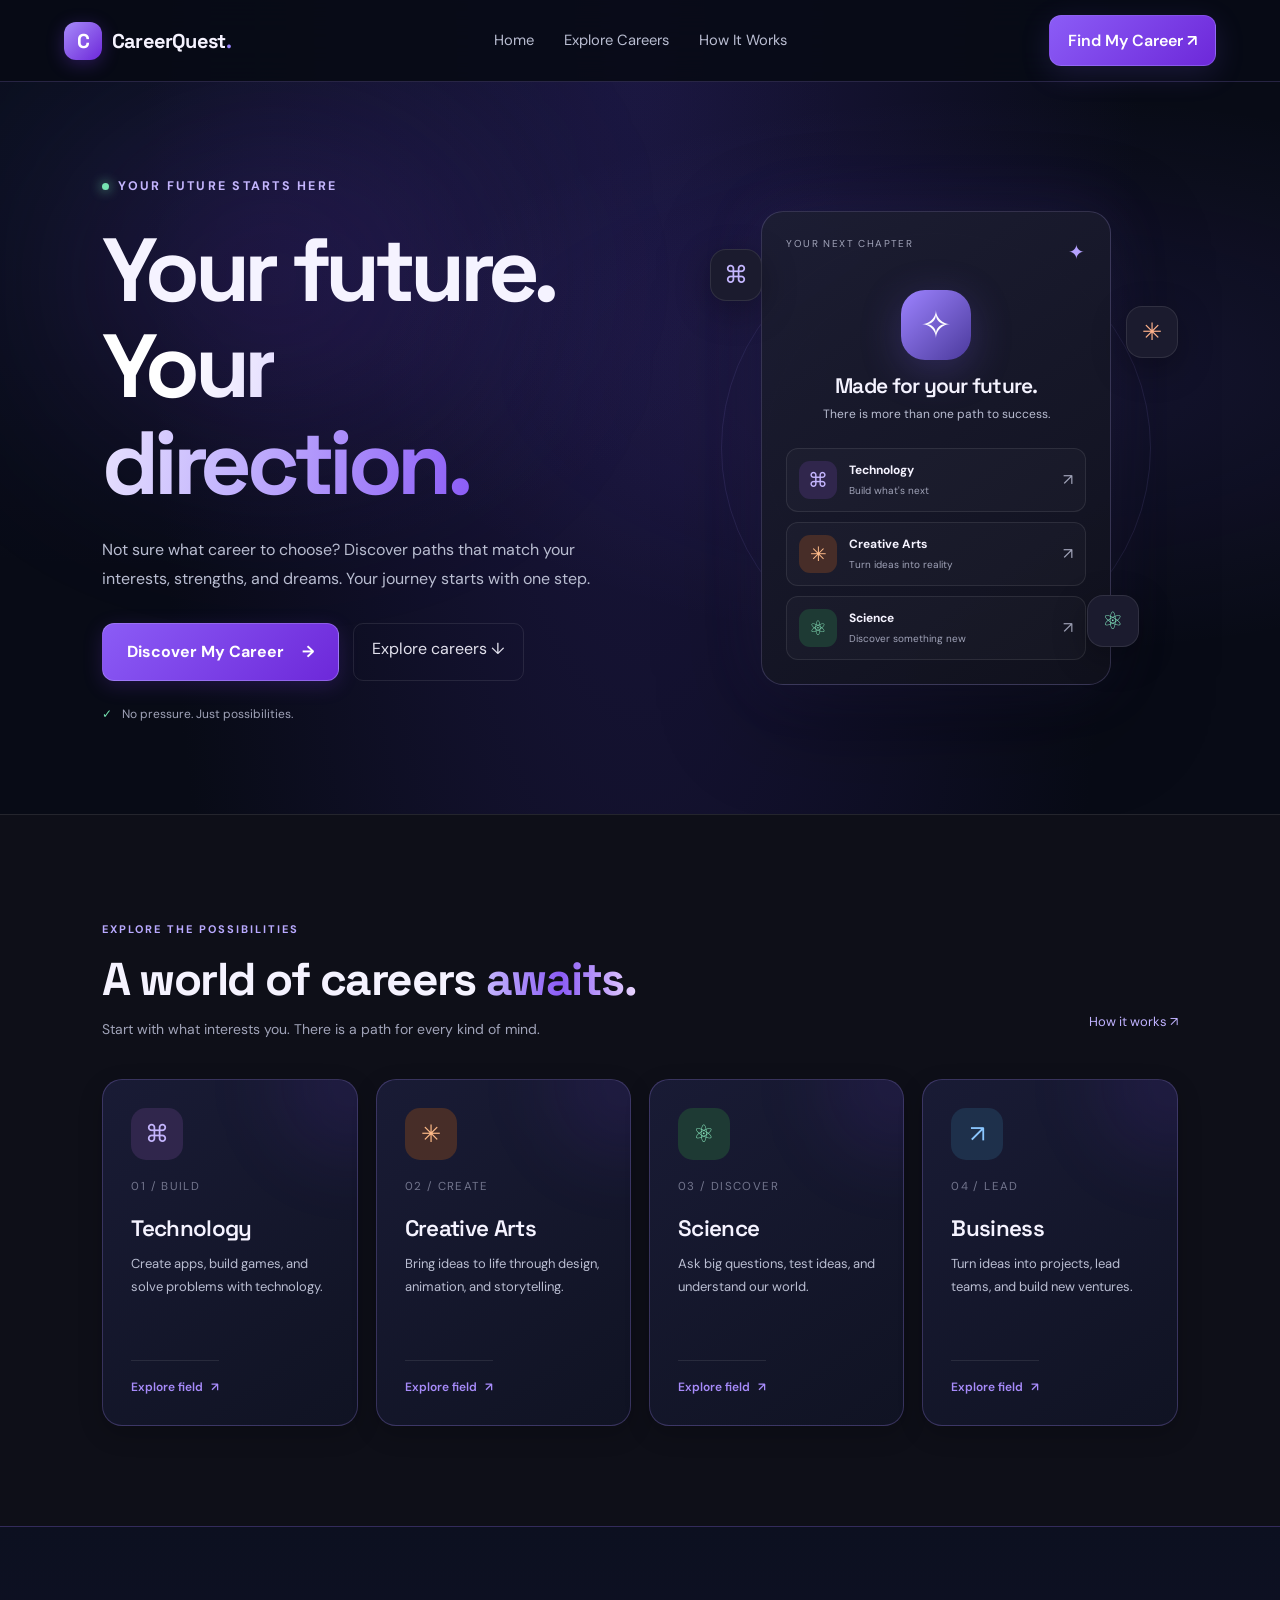
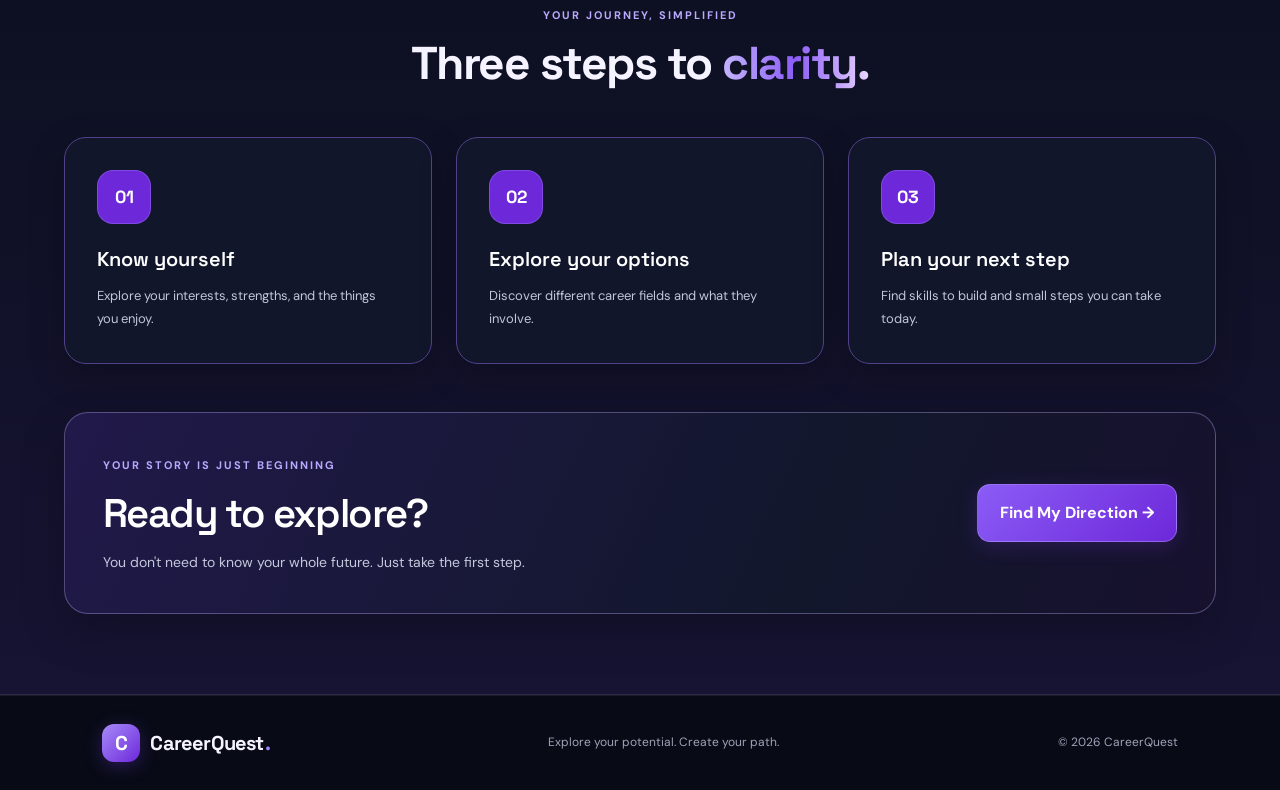
==== index.html @ a3fd62ef "Add files via upload" ====
<!DOCTYPE html>
<html lang="en">
<head>
  <meta charset="UTF-8">
  <meta name="viewport" content="width=device-width, initial-scale=1.0">
  <meta name="description" content="Discover careers that match your interests, skills, and goals with CareerQuest.">
  <title>CareerQuest — Discover Your Future</title>
  <link rel="stylesheet" href="style.css">
</head>
<body>
  <header class="navbar">
    <a href="index.html" class="logo">
      <span class="logo-icon">C</span>
      CareerQuest<span class="dot">.</span>
    </a>

    <button class="menu-toggle" id="menuToggle" aria-label="Toggle navigation">
      ☰
    </button>

    <nav class="nav-links" id="navLinks">
      <a href="#home">Home</a>
      <a href="#careers">Explore Careers</a>
      <a href="#how-it-works">How It Works</a>
    </nav>

    <button class="nav-button" id="navQuiz">Find My Career ↗</button>
  </header>

  <main>
    <section class="hero" id="home">
      <div class="hero-content">
        <div class="eyebrow">
          <span class="status-dot"></span>
          YOUR FUTURE STARTS HERE
        </div>

        <h1>Your future.<br>
          <span class="gradient-text">Your direction.</span>
        </h1>

        <p class="hero-description">
          Not sure what career to choose? Discover paths that match your
          interests, strengths, and dreams. Your journey starts with one step.
        </p>

        <div class="hero-actions">
          <button class="primary-button" id="startQuiz">
            Discover My Career <span>→</span>
          </button>
          <a href="#careers" class="secondary-button">Explore careers ↓</a>
        </div>

        <div class="hero-note">
          <span class="check-icon">✓</span>
          No pressure. Just possibilities.
        </div>
      </div>

      <div class="hero-visual">
        <div class="orbit orbit-one"></div>
        <div class="orbit orbit-two"></div>

        <div class="floating-icon icon-code">⌘</div>
        <div class="floating-icon icon-art">✳</div>
        <div class="floating-icon icon-science">⚛</div>

        <div class="career-panel">
          <div class="panel-top">
            <span class="panel-label">YOUR NEXT CHAPTER</span>
            <span class="panel-sparkle">✦</span>
          </div>

          <div class="profile-circle">✧</div>
          <h2>Made for your future.</h2>
          <p>There is more than one path to success.</p>

          <div class="mini-career">
            <span class="mini-icon purple">⌘</span>
            <span>
              <strong>Technology</strong>
              <small>Build what's next</small>
            </span>
            <span class="mini-arrow">↗</span>
          </div>

          <div class="mini-career">
            <span class="mini-icon orange">✳</span>
            <span>
              <strong>Creative Arts</strong>
              <small>Turn ideas into reality</small>
            </span>
            <span class="mini-arrow">↗</span>
          </div>

          <div class="mini-career">
            <span class="mini-icon green">⚛</span>
            <span>
              <strong>Science</strong>
              <small>Discover something new</small>
            </span>
            <span class="mini-arrow">↗</span>
          </div>
        </div>
      </div>
    </section>

    <section class="career-section" id="careers">
      <div class="section-heading">
        <div>
          <span class="eyebrow">EXPLORE THE POSSIBILITIES</span>
          <h2>A world of careers <span class="gradient-text">awaits.</span></h2>
          <p>Start with what interests you. There is a path for every kind of mind.</p>
        </div>
        <a href="#how-it-works" class="text-link">How it works ↗</a>
      </div>

      <div class="career-grid">

<article class="career-card">
  <div class="card-icon purple-bg">⌘</div>
  <span class="card-number">01 / BUILD</span>
  <h3>Technology</h3>
  <p>Create apps, build games, and solve problems with technology.</p>
  <a href="careers.html?field=Technology" class="career-link" data-career="Technology">Explore field <span>↗</span></a>
</article>

<article class="career-card">
  <div class="card-icon orange-bg">✳</div>
  <span class="card-number">02 / CREATE</span>
  <h3>Creative Arts</h3>
  <p>Bring ideas to life through design, animation, and storytelling.</p>
  <a href="careers.html?field=Creative" class="career-link" data-career="Creative Arts">Explore field <span>↗</span></a>
</article>

<article class="career-card">
  <div class="card-icon green-bg">⚛</div>
  <span class="card-number">03 / DISCOVER</span>
  <h3>Science</h3>
  <p>Ask big questions, test ideas, and understand our world.</p>
  <a href="careers.html?field=Science" class="career-link" data-career="Science">Explore field <span>↗</span></a>
</article>

<article class="career-card">
  <div class="card-icon blue-bg">↗</div>
  <span class="card-number">04 / LEAD</span>
  <h3>Business</h3>
  <p>Turn ideas into projects, lead teams, and build new ventures.</p>
  <a href="careers.html?field=Business" class="career-link" data-career="Business">Explore field <span>↗</span></a>
</article>

      </div>
    </section>

    <section class="how-section" id="how-it-works">
      <span class="eyebrow">YOUR JOURNEY, SIMPLIFIED</span>
      <h2>Three steps to <span class="gradient-text">clarity.</span></h2>

      <div class="steps-grid">
        <div class="step">
          <span class="step-number">01</span>
          <h3>Know yourself</h3>
          <p>Explore your interests, strengths, and the things you enjoy.</p>
        </div>
        <div class="step">
          <span class="step-number">02</span>
          <h3>Explore your options</h3>
          <p>Discover different career fields and what they involve.</p>
        </div>
        <div class="step">
          <span class="step-number">03</span>
          <h3>Plan your next step</h3>
          <p>Find skills to build and small steps you can take today.</p>
        </div>
      </div>

      <div class="bottom-cta">
        <div>
          <span class="eyebrow">YOUR STORY IS JUST BEGINNING</span>
          <h2>Ready to explore?</h2>
          <p>You don't need to know your whole future. Just take the first step.</p>
        </div>
        <button class="primary-button" id="bottomQuiz">
          Find My Direction →
        </button>
      </div>
    </section>
  </main>

  <footer class="footer">
    <a href="#home" class="logo">
      <span class="logo-icon">C</span>
      CareerQuest<span class="dot">.</span>
    </a>
    <p>Explore your potential. Create your path.</p>
    <span>© <span id="year"></span> CareerQuest</span>
  </footer>

  <div class="toast" id="toast" role="status" aria-live="polite"></div>

  <script src="script.js"></script>
</body>
</html>
---- style.css ----
@import url('https://fonts.googleapis.com/css2?family=DM+Sans:wght@400;500;600;700&family=Space+Grotesk:wght@400;500;600;700&display=swap');

:root {
  --bg: #0b0c14;
  --surface: #121420;
  --surface-light: #191b2b;
  --text: #f5f5fb;
  --muted: #a0a3b8;
  --purple: #9b87ff;
  --border: rgba(255,255,255,.09);
}

* {
  box-sizing: border-box;
  margin: 0;
  padding: 0;
}

html {
  scroll-behavior: smooth;
  scroll-padding-top: 90px;
}

body {
  background: var(--bg);
  color: var(--text);
  font-family: 'DM Sans', sans-serif;
  line-height: 1.6;
}

button, a {
  font: inherit;
}

a {
  color: inherit;
  text-decoration: none;
}

button {
  cursor: pointer;
}

.navbar {
  height: 82px;
  padding: 0 8%;
  display: flex;
  align-items: center;
  justify-content: space-between;
  gap: 24px;
  border-bottom: 1px solid var(--border);
  background: rgba(11,12,20,.9);
  position: sticky;
  top: 0;
  z-index: 10;
  backdrop-filter: blur(18px);
}

.logo {
  display: flex;
  align-items: center;
  gap: 9px;
  font: 700 21px 'Space Grotesk', sans-serif;
  white-space: nowrap;
}

.logo-icon {
  display: grid;
  place-items: center;
  width: 34px;
  height: 34px;
  border-radius: 11px;
  background: linear-gradient(135deg, #a995ff, #6952d9);
  color: white;
}

.dot {
  color: var(--purple);
  margin-left: -9px;
}

.nav-links {
  display: flex;
  align-items: center;
  gap: 32px;
}

.nav-links a {
  color: var(--muted);
  font-size: 14px;
  transition: color .2s;
}

.nav-links a:hover {
  color: white;
}

.nav-button, .primary-button {
  border: 0;
  border-radius: 10px;
  padding: 13px 19px;
  color: white;
  font-weight: 700;
  background: linear-gradient(110deg, #8d78f9, #7155dc);
  box-shadow: 0 8px 30px rgba(128,101,244,.16);
  transition: transform .2s, box-shadow .2s;
}

.nav-button:hover, .primary-button:hover {
  transform: translateY(-2px);
  box-shadow: 0 12px 35px rgba(128,101,244,.3);
}

.menu-toggle {
  display: none;
  background: none;
  color: white;
  border: 0;
  font-size: 25px;
}

.hero {
  min-height: 640px;
  padding: 90px 8% 100px;
  display: grid;
  grid-template-columns: 1.05fr .95fr;
  align-items: center;
  gap: 60px;
  overflow: hidden;
  background:
    radial-gradient(ellipse at 80% 40%, rgba(115,84,230,.13), transparent 45%),
    radial-gradient(ellipse at 10% 10%, rgba(59,91,180,.08), transparent 45%);
}

.eyebrow {
  display: inline-flex;
  align-items: center;
  gap: 9px;
  color: #b9aaff;
  font-size: 11px;
  font-weight: 700;
  letter-spacing: 2px;
}

.status-dot {
  width: 7px;
  height: 7px;
  border-radius: 50%;
  background: #76e3b1;
  box-shadow: 0 0 12px #76e3b1;
}

.hero h1, .section-heading h2, .how-section > h2 {
  font: 700 clamp(43px, 5.4vw, 72px)/1.08 'Space Grotesk', sans-serif;
  letter-spacing: -2.5px;
  margin: 24px 0;
}

.gradient-text {
  color: #ac99ff;
  background: linear-gradient(100deg, #c4b5fd, #8b7aff 60%, #71c9ed);
  -webkit-background-clip: text;
  background-clip: text;
  -webkit-text-fill-color: transparent;
}

.hero-description {
  max-width: 490px;
  color: var(--muted);
  font-size: 16px;
  line-height: 1.9;
}

.hero-actions {
  display: flex;
  flex-wrap: wrap;
  gap: 14px;
  margin-top: 30px;
}

.primary-button {
  display: inline-flex;
  align-items: center;
  justify-content: center;
  gap: 18px;
}

.secondary-button {
  border: 1px solid var(--border);
  border-radius: 10px;
  padding: 12px 18px;
  color: #e2e1ed;
  transition: background .2s;
}

.secondary-button:hover {
  background: var(--surface-light);
}

.hero-note {
  margin-top: 24px;
  color: var(--muted);
  font-size: 12px;
}

.check-icon {
  color: #76e3b1;
  margin-right: 7px;
}

.hero-visual {
  min-height: 450px;
  position: relative;
  display: grid;
  place-items: center;
}

.orbit {
  position: absolute;
  border: 1px solid rgba(164,145,255,.12);
  border-radius: 50%;
  width: 430px;
  height: 430px;
}

.orbit-two {
  width: 340px;
  height: 340px;
  border-style: dashed;
}

.career-panel {
  position: relative;
  z-index: 1;
  width: min(100%, 350px);
  padding: 24px;
  border: 1px solid rgba(186,171,255,.2);
  border-radius: 22px;
  background: linear-gradient(145deg, rgba(29,30,51,.97), rgba(16,17,29,.98));
  box-shadow: 0 30px 100px rgba(0,0,0,.35), 0 0 65px rgba(130,103,255,.1);
}

.panel-top {
  display: flex;
  justify-content: space-between;
  color: var(--muted);
  font-size: 10px;
  letter-spacing: 1.4px;
}

.panel-sparkle {
  color: #b5a2ff;
  font-size: 20px;
}

.profile-circle {
  width: 70px;
  height: 70px;
  margin: 22px auto 12px;
  border-radius: 24px;
  display: grid;
  place-items: center;
  font-size: 38px;
  color: white;
  background: linear-gradient(135deg, #9d83ff, #4b3a9c);
  box-shadow: 0 10px 40px rgba(128,101,244,.25);
}

.career-panel h2 {
  font: 600 21px 'Space Grotesk', sans-serif;
  text-align: center;
}

.career-panel > p {
  color: var(--muted);
  font-size: 12px;
  text-align: center;
  margin: 5px 0 22px;
}

.mini-career {
  display: flex;
  align-items: center;
  gap: 12px;
  margin-top: 10px;
  padding: 12px;
  border: 1px solid var(--border);
  border-radius: 12px;
  background: rgba(255,255,255,.025);
}

.mini-icon {
  display: grid;
  place-items: center;
  width: 38px;
  height: 38px;
  flex-shrink: 0;
  border-radius: 11px;
  font-size: 20px;
}

.purple { color: #c4b5fd; background: #30264c; }
.orange { color: #ffbb89; background: #472d28; }
.green { color: #87e4bb; background: #1e3a34; }

.mini-career strong, .mini-career small {
  display: block;
}

.mini-career strong {
  font-size: 12px;
}

.mini-career small {
  color: var(--muted);
  font-size: 10px;
  margin-top: 2px;
}

.mini-arrow {
  margin-left: auto;
  color: var(--muted);
}

.floating-icon {
  position: absolute;
  z-index: 2;
  display: grid;
  place-items: center;
  width: 52px;
  height: 52px;
  border-radius: 16px;
  border: 1px solid var(--border);
  background: #1b1b2e;
  font-size: 24px;
  box-shadow: 0 10px 35px rgba(0,0,0,.3);
}

.icon-code { top: 8%; left: 3%; color: #c5b7ff; }
.icon-art { top: 20%; right: 0; color: #ffb28b; }
.icon-science { bottom: 8%; right: 8%; color: #83e8c0; }

.career-section, .how-section {
  padding: 100px 8%;
}

.career-section {
  border-top: 1px solid var(--border);
  background: #0e0f18;
}

.section-heading {
  display: flex;
  align-items: end;
  justify-content: space-between;
  gap: 24px;
  margin-bottom: 38px;
}

.section-heading h2, .how-section > h2 {
  font-size: clamp(32px, 4vw, 46px);
  letter-spacing: -1.5px;
  margin: 14px 0;
}

.section-heading p, .bottom-cta p {
  color: var(--muted);
  font-size: 14px;
}

.text-link {
  color: #c0b2ff;
  font-size: 13px;
  white-space: nowrap;
  margin-bottom: 8px;
}

.career-grid {
  display: grid;
  grid-template-columns: repeat(4, minmax(0, 1fr));
  gap: 18px;
}

.career-card {
  padding: 25px 22px;
  border: 1px solid var(--border);
  border-radius: 16px;
  background: linear-gradient(145deg, #171925, #11121c);
  transition: transform .25s, border-color .25s, background .25s;
}

.career-card:hover {
  transform: translateY(-6px);
  border-color: rgba(167,145,255,.45);
  background: #1a1b2b;
}

.card-icon {
  display: grid;
  place-items: center;
  width: 48px;
  height: 48px;
  border-radius: 14px;
  font-size: 25px;
  margin-bottom: 26px;
}

.purple-bg { color: #c4b5fd; background: #30264c; }
.orange-bg { color: #ffbb89; background: #472d28; }
.green-bg { color: #87e4bb; background: #1e3a34; }
.blue-bg { color: #8bc7ff; background: #1e304b; }

.card-number {
  color: #898ca4;
  font-size: 10px;
  letter-spacing: 1.3px;
}

.career-card h3 {
  font: 600 20px 'Space Grotesk', sans-serif;
  margin: 9px 0;
}

.career-card p {
  min-height: 85px;
  color: var(--muted);
  font-size: 13px;
  line-height: 1.8;
}

.career-link {
  display: flex;
  align-items: center;
  justify-content: space-between;
  padding-top: 17px;
  margin-top: 12px;
  border-top: 1px solid var(--border);
  color: #c0b2ff;
  font-size: 12px;
  font-weight: 600;
}

.how-section > .eyebrow {
  display: flex;
  justify-content: center;
}

.how-section > h2 {
  text-align: center;
  margin-bottom: 48px;
}

.steps-grid {
  display: grid;
  grid-template-columns: repeat(3, 1fr);
  gap: 22px;
}

.step {
  padding: 25px;
  border-left: 1px solid rgba(165,145,255,.35);
}

.step-number {
  color: #9d89ff;
  font: 600 14px 'Space Grotesk', sans-serif;
}

.step h3 {
  font: 600 20px 'Space Grotesk', sans-serif;
  margin: 18px 0 9px;
}

.step p {
  color: var(--muted);
  font-size: 13px;
  line-height: 1.8;
}

.bottom-cta {
  display: flex;
  align-items: center;
  justify-content: space-between;
  gap: 24px;
  margin-top: 90px;
  padding: 38px;
  border: 1px solid rgba(164,145,255,.23);
  border-radius: 20px;
  background: radial-gradient(ellipse at right, rgba(123,93,238,.18), transparent 65%), #141522;
}

.bottom-cta h2 {
  font: 600 30px 'Space Grotesk', sans-serif;
  margin: 9px 0;
}

.bottom-cta p {
  max-width: 480px;
}

.footer {
  display: flex;
  align-items: center;
  justify-content: space-between;
  flex-wrap: wrap;
  gap: 20px;
  padding: 28px 8%;
  border-top: 1px solid var(--border);
}

.footer p, .footer > span {
  color: var(--muted);
  font-size: 12px;
}

.toast {
  position: fixed;
  bottom: 24px;
  left: 50%;
  z-index: 30;
  width: max-content;
  max-width: calc(100% - 32px);
  padding: 14px 20px;
  border: 1px solid rgba(164,145,255,.3);
  border-radius: 12px;
  background: #202137;
  color: white;
  font-size: 14px;
  box-shadow: 0 10px 40px rgba(0,0,0,.35);
  opacity: 0;
  pointer-events: none;
  transform: translate(-50%, 15px);
  transition: .25s;
}

.toast.show {
  opacity: 1;
  transform: translate(-50%, 0);
}

@media (max-width: 1050px) {
  .hero {
    gap: 25px;
    padding-left: 6%;
    padding-right: 6%;
  }

  .navbar {
    padding: 0 5%;
  }

  .career-grid {
    grid-template-columns: repeat(2, minmax(0, 1fr));
  }

  .career-section, .how-section {
    padding-left: 6%;
    padding-right: 6%;
  }
}

@media (max-width: 760px) {
  .navbar {
    height: 72px;
  }

  .menu-toggle {
    display: block;
    margin-left: auto;
  }

  .nav-links {
    display: none;
    position: absolute;
    top: 71px;
    left: 0;
    right: 0;
    padding: 20px 6%;
    background: #12131f;
    border-bottom: 1px solid var(--border);
    flex-direction: column;
    align-items: stretch;
    gap: 20px;
  }

  .nav-links.open {
    display: flex;
  }

  .nav-button {
    padding: 10px 12px;
    font-size: 12px;
  }

  .hero {
    grid-template-columns: 1fr;
    padding-top: 65px;
    text-align: center;
    gap: 30px;
  }

  .hero-description {
    margin: 0 auto;
  }

  .hero-actions {
    justify-content: center;
  }

  .hero-visual {
    min-height: 420px;
  }

  .section-heading {
    align-items: start;
    flex-direction: column;
  }

  .career-grid {
    gap: 12px;
  }

  .career-card {
    padding: 18px;
  }

  .career-card p {
    min-height: 110px;
  }

  .steps-grid {
    grid-template-columns: 1fr;
    gap: 24px;
  }

  .bottom-cta {
    align-items: start;
    flex-direction: column;
    margin-top: 60px;
    padding: 26px;
  }

  .footer {
    flex-direction: column;
    text-align: center;
  }
}

@media (max-width: 420px) {
  .logo {
    font-size: 17px;
  }

  .nav-button {
    display: none;
  }

  .hero h1 {
    font-size: 43px;
  }

  .career-grid {
    grid-template-columns: 1fr;
  }

  .career-card p {
    min-height: auto;
  }

  .orbit {
    width: 320px;
    height: 320px;
  }

  .orbit-two {
    width: 260px;
    height: 260px;
  }
}

/* =====================================
   CAREERQUEST — PREMIUM DARK UPGRADE
   ===================================== */

:root {
  --premium-bg: #080b16;
  --premium-surface: #101528;
  --premium-card: #11182b;
  --premium-border: rgba(167, 139, 250, 0.18);
  --premium-purple: #a78bfa;
  --premium-violet: #7c3aed;
  --premium-text: #f5f3ff;
  --premium-muted: #a1a8bd;
}

/* Smoother page */
html {
  scroll-behavior: smooth;
  scroll-padding-top: 100px;
}

body {
  background-color: var(--premium-bg);
  color: var(--premium-text);
  -webkit-font-smoothing: antialiased;
}

/* Better text selection */
::selection {
  background: rgba(167, 139, 250, 0.35);
  color: white;
}

/* Navigation */
.navbar {
  backdrop-filter: blur(18px);
  -webkit-backdrop-filter: blur(18px);
  background: rgba(8, 11, 22, 0.88);
  border-bottom: 1px solid rgba(255, 255, 255, 0.07);
}

/* Buttons */
.primary-button,
button.primary-button {
  transition:
    transform 180ms ease,
    box-shadow 180ms ease,
    background 180ms ease;
}

.primary-button:hover,
button.primary-button:hover {
  transform: translateY(-2px);
  box-shadow: 0 8px 28px rgba(124, 58, 237, 0.28);
}

/* Career cards */
.career-card {
  position: relative;
  overflow: hidden;
  background: linear-gradient(
    145deg,
    rgba(20, 27, 48, 0.96),
    rgba(12, 16, 31, 0.98)
  );
  border: 1px solid var(--premium-border);
  border-radius: 20px;
  transition:
    transform 220ms ease,
    border-color 220ms ease,
    box-shadow 220ms ease;
}

/* Subtle purple light inside each card */
.career-card::before {
  content: "";
  position: absolute;
  top: -70px;
  right: -70px;
  width: 150px;
  height: 150px;
  border-radius: 50%;
  background: rgba(124, 58, 237, 0.09);
  filter: blur(35px);
  pointer-events: none;
  transition: background 220ms ease;
}

.career-card:hover {
  transform: translateY(-6px);
  border-color: rgba(167, 139, 250, 0.55);
  box-shadow: 0 18px 45px rgba(0, 0, 0, 0.24);
}

.career-card:hover::before {
  background: rgba(124, 58, 237, 0.2);
}

/* Career card icons */
.card-icon {
  transition: transform 220ms ease;
}

.career-card:hover .card-icon {
  transform: scale(1.08) rotate(-4deg);
}

/* Career links */
.career-link {
  display: inline-flex;
  align-items: center;
  gap: 8px;
  color: var(--premium-purple);
  text-decoration: none;
  transition: color 180ms ease, gap 180ms ease;
}

.career-link:hover {
  color: #ddd6fe;
  gap: 13px;
}

/* Section headings */
section h2 {
  letter-spacing: -0.035em;
}

/* Footer */
.footer {
  border-top: 1px solid rgba(255, 255, 255, 0.07);
}

/* Keyboard accessibility */
a:focus-visible,
button:focus-visible {
  outline: 2px solid var(--premium-purple);
  outline-offset: 4px;
}

/* Respect reduced-motion preferences */
@media (prefers-reduced-motion: reduce) {
  *,
  *::before,
  *::after {
    scroll-behavior: auto !important;
    animation-duration: 0.01ms !important;
    transition-duration: 0.01ms !important;
  }
}

/* Smaller screens */
@media (max-width: 600px) {
  .career-card {
    border-radius: 16px;
  }

  .career-card:hover {
    transform: translateY(-2px);
  }
}

/* CareerQuest Premium Dark Upgrade */
body {
  background: radial-gradient(ellipse at 50% 0%, #1b1640 0%, #080b16 55%);
  color: #f5f3ff;
}

.navbar {
  background: rgba(8, 11, 22, 0.92);
  backdrop-filter: blur(18px);
  border-bottom: 1px solid rgba(167, 139, 250, 0.2);
}

.career-card {
  background: linear-gradient(145deg, #191b35, #101323);
  border: 1px solid rgba(167, 139, 250, 0.25);
  border-radius: 20px;
  box-shadow: 0 8px 25px rgba(0, 0, 0, 0.2);
  transition: transform 0.25s ease, border-color 0.25s ease,
              box-shadow 0.25s ease;
}

.career-card:hover {
  transform: translateY(-6px);
  border-color: #a78bfa;
  box-shadow: 0 16px 35px rgba(124, 58, 237, 0.2);
}

.primary-button {
  background: linear-gradient(135deg, #8b5cf6, #6d28d9);
  border: 1px solid rgba(196, 181, 253, 0.35);
  box-shadow: 0 5px 20px rgba(124, 58, 237, 0.2);
  transition: transform 0.2s ease, box-shadow 0.2s ease;
}

.primary-button:hover {
  transform: translateY(-2px);
  box-shadow: 0 8px 28px rgba(124, 58, 237, 0.4);
}

a:focus-visible,
button:focus-visible {
  outline: 2px solid #a78bfa;
  outline-offset: 4px;
}

/* Premium Hero Section */
.hero {
  position: relative;
  isolation: isolate;
  padding-top: 90px;
  padding-bottom: 90px;
}

.hero h1 {
  font-size: clamp(3rem, 7vw, 5.8rem);
  line-height: 1.05;
  letter-spacing: -0.06em;
  font-weight: 800;
}

.hero h1 span {
  background: linear-gradient(100deg, #ffffff 15%, #c4b5fd 55%, #8b5cf6 100%);
  -webkit-background-clip: text;
  background-clip: text;
  -webkit-text-fill-color: transparent;
}

.hero p {
  color: #b9bdd1;
  line-height: 1.8;
  max-width: 600px;
}

.hero .eyebrow {
  color: #c4b5fd;
  letter-spacing: 0.18em;
  font-size: 0.78rem;
  font-weight: 700;
}

.hero .primary-button {
  border-radius: 12px;
  padding: 15px 24px;
}

@media (max-width: 600px) {
  .hero {
    padding-top: 55px;
    padding-bottom: 55px;
  }
}

/* Gradient heading for CareerQuest */
.hero h1 {
  font-size: clamp(3rem, 7vw, 5.8rem);
  line-height: 1.08;
  letter-spacing: -0.06em;
  font-weight: 800;
}

.gradient-text {
  background: linear-gradient(90deg, #c4b5fd, #8b5cf6, #e9d5ff);
  -webkit-background-clip: text;
  background-clip: text;
  -webkit-text-fill-color: transparent;
  color: transparent;
}

/* Soft glow behind the hero heading */
.hero {
  position: relative;
  isolation: isolate;
}

.hero::before {
  content: "";
  position: absolute;
  top: 5%;
  left: 5%;
  width: 420px;
  height: 320px;
  background: rgba(124, 58, 237, 0.16);
  filter: blur(100px);
  border-radius: 50%;
  z-index: -1;
  pointer-events: none;
}

/* Gentle floating animation for the career panel */
@keyframes careerPanelFloat {
  0%, 100% {
    transform: translateY(0);
  }
  50% {
    transform: translateY(-10px);
  }
}

.career-panel {
  animation: careerPanelFloat 5s ease-in-out infinite;
}

@media (prefers-reduced-motion: reduce) {
  .career-panel {
    animation: none;
  }
}

/* Floating career icons */
.floating-icon {
  animation: careerIconFloat 4s ease-in-out infinite;
  transition: box-shadow 0.3s ease;
}

.icon-art {
  animation-delay: -1.3s;
}

.icon-science {
  animation-delay: -2.6s;
}

.floating-icon:hover {
  box-shadow: 0 0 24px rgba(167, 139, 250, 0.45);
}

@keyframes careerIconFloat {
  0%, 100% {
    transform: translateY(0);
  }
  50% {
    transform: translateY(-8px);
  }
}

@media (prefers-reduced-motion: reduce) {
  .floating-icon {
    animation: none;
  }
}

/* Career card polish */
.career-card {
  padding: 28px;
  min-height: 280px;
  display: flex;
  flex-direction: column;
  align-items: flex-start;
}

.career-card h3 {
  margin: 18px 0 10px;
  font-size: 1.4rem;
  letter-spacing: -0.03em;
}

.career-card p {
  color: #b9bdd1;
  line-height: 1.75;
  margin-bottom: 22px;
}

.career-card .career-link {
  margin-top: auto;
  font-weight: 600;
}

.career-card .card-number {
  font-size: 0.72rem;
  letter-spacing: 0.12em;
  opacity: 0.8;
}

.career-card .card-icon {
  width: 52px;
  height: 52px;
  display: flex;
  align-items: center;
  justify-content: center;
  border-radius: 15px;
  font-size: 1.5rem;
  margin-bottom: 18px;
}

/* Premium navigation polish */
.navbar {
  padding: 16px 5%;
  min-height: 76px;
  display: flex;
  align-items: center;
  justify-content: space-between;
  gap: 28px;
}

.logo {
  display: inline-flex;
  align-items: center;
  gap: 10px;
  font-size: 1.25rem;
  font-weight: 800;
  letter-spacing: -0.04em;
  text-decoration: none;
  white-space: nowrap;
}

.logo-icon {
  display: inline-flex;
  align-items: center;
  justify-content: center;
  width: 38px;
  height: 38px;
  border-radius: 12px;
  background: linear-gradient(135deg, #a78bfa, #6d28d9);
  color: white;
  box-shadow: 0 4px 18px rgba(124, 58, 237, 0.3);
}

.nav-links {
  display: flex;
  align-items: center;
  gap: 30px;
}

.nav-links a {
  color: #b9bdd1;
  text-decoration: none;
  font-size: 0.92rem;
  transition: color 0.2s ease;
}

.nav-links a:hover {
  color: #c4b5fd;
}

.nav-button {
  padding: 12px 18px;
  border: 1px solid rgba(167, 139, 250, 0.35);
  border-radius: 12px;
  background: linear-gradient(135deg, #8b5cf6, #6d28d9);
  color: white;
  font-weight: 600;
  cursor: pointer;
  transition: transform 0.2s ease, box-shadow 0.2s ease;
}

.nav-button:hover {
  transform: translateY(-2px);
  box-shadow: 0 6px 22px rgba(124, 58, 237, 0.35);
}

@media (max-width: 700px) {
  .navbar {
    gap: 12px;
    padding: 14px 5%;
  }

  .nav-links {
    gap: 14px;
  }

  .nav-button {
    padding: 10px 12px;
    font-size: 0.8rem;
  }
}

/* Premium How It Works section */
.how-section {
  position: relative;
  padding-top: 90px;
  padding-bottom: 90px;
}

.steps-grid {
  display: grid;
  grid-template-columns: repeat(3, minmax(0, 1fr));
  gap: 24px;
  margin-top: 40px;
}

.step {
  position: relative;
  padding: 30px;
  border: 1px solid rgba(167, 139, 250, 0.2);
  border-radius: 20px;
  background: linear-gradient(145deg, #171a30, #0e1222);
  transition: transform 0.25s ease, border-color 0.25s ease,
              box-shadow 0.25s ease;
}

.step:hover {
  transform: translateY(-6px);
  border-color: rgba(167, 139, 250, 0.65);
  box-shadow: 0 14px 35px rgba(124, 58, 237, 0.16);
}

.step-number {
  display: inline-flex;
  align-items: center;
  justify-content: center;
  width: 48px;
  height: 48px;
  margin-bottom: 22px;
  border-radius: 15px;
  background: rgba(139, 92, 246, 0.16);
  border: 1px solid rgba(167, 139, 250, 0.35);
  color: #c4b5fd;
  font-size: 1rem;
  font-weight: 800;
}

.step h3 {
  margin-bottom: 12px;
  color: #f5f3ff;
  font-size: 1.2rem;
}

.step p {
  color: #aeb4cb;
  line-height: 1.8;
}

.bottom-cta {
  margin-top: 48px;
  padding: 32px;
  display: flex;
  align-items: center;
  justify-content: space-between;
  gap: 24px;
  border: 1px solid rgba(167, 139, 250, 0.25);
  border-radius: 22px;
  background: radial-gradient(ellipse at 10% 50%, #24204b, #111528 70%);
}

@media (max-width: 750px) {
  .steps-grid {
    grid-template-columns: 1fr;
  }

  .bottom-cta {
    align-items: flex-start;
    flex-direction: column;
  }
}

@media (prefers-reduced-motion: reduce) {
  .step {
    transition: none;
  }
}


/* Strong visual upgrade for How It Works */
.how-section {
  background: linear-gradient(180deg, #0c1020, #171333) !important;
  padding: 80px 5% !important;
  border-top: 1px solid rgba(167, 139, 250, 0.2);
  border-bottom: 1px solid rgba(167, 139, 250, 0.2);
}

.how-section .steps-grid {
  display: grid !important;
  grid-template-columns: repeat(3, minmax(0, 1fr)) !important;
  gap: 24px !important;
  margin-top: 40px !important;
}

.how-section .step {
  background: #11162b !important;
  border: 1px solid #51418a !important;
  border-radius: 22px !important;
  padding: 32px !important;
  box-shadow: 0 12px 35px rgba(0, 0, 0, 0.25) !important;
}

.how-section .step-number {
  width: 54px !important;
  height: 54px !important;
  display: flex !important;
  align-items: center !important;
  justify-content: center !important;
  background: #6d28d9 !important;
  color: white !important;
  border-radius: 16px !important;
  font-size: 1.1rem !important;
}

.how-section .step h3 {
  color: #ffffff !important;
  font-size: 1.25rem !important;
}

.how-section .step p {
  color: #c2c6d8 !important;
  line-height: 1.8 !important;
}

.how-section .step:hover {
  transform: translateY(-7px);
  border-color: #a78bfa !important;
  box-shadow: 0 18px 40px rgba(124, 58, 237, 0.2) !important;
}

@media (max-width: 750px) {
  .how-section .steps-grid {
    grid-template-columns: 1fr !important;
  }
}

/* Premium bottom call-to-action */
.how-section .bottom-cta {
  position: relative;
  overflow: hidden;
  padding: 38px;
  border: 1px solid rgba(196, 181, 253, 0.35);
  border-radius: 24px;
  background: linear-gradient(115deg, #21194a, #12172c 65%, #17112e);
  box-shadow: 0 18px 45px rgba(0, 0, 0, 0.22);
}

.how-section .bottom-cta h2 {
  color: #fff;
  font-size: clamp(1.8rem, 4vw, 2.5rem);
  letter-spacing: -0.04em;
  margin: 12px 0;
}

.how-section .bottom-cta p {
  color: #c4c8dc;
  line-height: 1.7;
  max-width: 520px;
}

.how-section .bottom-cta .primary-button {
  flex-shrink: 0;
  padding: 15px 22px;
  border-radius: 13px;
}

.how-section .bottom-cta .primary-button:hover {
  transform: translateY(-3px);
  box-shadow: 0 10px 28px rgba(139, 92, 246, 0.35);
}

@media (max-width: 600px) {
  .how-section .bottom-cta {
    padding: 25px;
  }
}

/* Career library hero */
.hero-stats {
  display: grid;
  grid-template-columns: repeat(3, minmax(0, 1fr));
  gap: 18px;
  margin-top: 35px;
}

.hero-stats > div {
  padding: 20px;
  background: #12172b;
  border: 1px solid rgba(167, 139, 250, 0.25);
  border-radius: 16px;
}

.hero-stats strong {
  display: block;
  color: #c4b5fd;
  font-size: 2rem;
  margin-bottom: 8px;
}

.hero-stats span {
  color: #b9bdd1;
  font-size: 0.9rem;
}

@media (max-width: 600px) {
  .hero-stats {
    grid-template-columns: 1fr;
  }
}

/* Career search and filters */
.search-box {
  display: flex;
  align-items: center;
  gap: 12px;
  padding: 16px 20px;
  margin: 24px 0;
  background: #12172b;
  border: 1px solid rgba(167, 139, 250, 0.3);
  border-radius: 16px;
  transition: border-color 0.2s ease, box-shadow 0.2s ease;
}

.search-box:focus-within {
  border-color: #a78bfa;
  box-shadow: 0 0 0 4px rgba(139, 92, 246, 0.12);
}

.search-box input {
  flex: 1;
  min-width: 0;
  background: transparent;
  border: none;
  outline: none;
  color: #f5f3ff;
  font: inherit;
}

.search-box input::placeholder {
  color: #858ba5;
}

.filter-bar {
  display: flex;
  align-items: center;
  flex-wrap: wrap;
  gap: 12px;
  margin-bottom: 30px;
}

.filter-chip {
  padding: 10px 16px;
  border: 1px solid rgba(167, 139, 250, 0.2);
  border-radius: 999px;
  background: #12172b;
  color: #c3c7da;
  cursor: pointer;
  transition: background 0.2s ease, border-color 0.2s ease;
}

.filter-chip:hover,
.filter-chip.active {
  background: #6d28d9;
  border-color: #a78bfa;
  color: white;
}

.sort-control {
  margin-left: auto;
  padding: 11px 14px;
  border: 1px solid rgba(167, 139, 250, 0.25);
  border-radius: 12px;
  background: #12172b;
  color: #f5f3ff;
}

@media (max-width: 600px) {
  .sort-control {
    width: 100%;
    margin-left: 0;
  }
}

/* ===== CareerQuest Premium Quiz ===== */

.quiz-card {
  position: relative;
  max-width: 850px;
  margin: 35px auto;
  padding: 42px;
  background: linear-gradient(145deg, #151a30, #0e1224);
  border: 1px solid rgba(167, 139, 250, 0.28);
  border-radius: 26px;
  box-shadow: 0 24px 65px rgba(0, 0, 0, 0.28);
  transition: border-color 0.25s ease, box-shadow 0.25s ease;
}

.quiz-card:not(.hidden):hover {
  border-color: rgba(167, 139, 250, 0.48);
}

.question-number {
  display: inline-block;
  margin-bottom: 22px;
  padding: 9px 14px;
  background: rgba(124, 58, 237, 0.16);
  border: 1px solid rgba(167, 139, 250, 0.3);
  border-radius: 999px;
  color: #c4b5fd;
  font-size: 0.78rem;
  font-weight: 700;
  letter-spacing: 1.5px;
}

.quiz-card h2 {
  color: #ffffff;
  font-size: clamp(1.6rem, 4vw, 2.35rem);
  line-height: 1.3;
  margin: 0 0 14px;
}

.question-hint {
  color: #aeb5ce;
  font-size: 1rem;
  line-height: 1.8;
  margin-bottom: 28px;
}

.options-grid {
  display: grid;
  grid-template-columns: repeat(2, minmax(0, 1fr));
  gap: 14px;
  margin: 28px 0;
}

/* Answer options */
.options-grid button {
  min-height: 68px;
  padding: 18px 20px;
  text-align: left;
  background: #171d33;
  border: 1px solid #303853;
  border-radius: 15px;
  color: #e8eaff;
  font: inherit;
  cursor: pointer;
  transition: all 0.2s ease;
}

.options-grid button:hover {
  background: #222044;
  border-color: #8b5cf6;
  transform: translateY(-2px);
}

/* Selected answer */
.options-grid button.selected,
.options-grid button[aria-pressed="true"] {
  background: rgba(109, 40, 217, 0.25);
  border: 1px solid #a78bfa;
  box-shadow: 0 0 0 3px rgba(139, 92, 246, 0.1);
  color: #ffffff;
}

.quiz-controls {
  display: flex;
  align-items: center;
  justify-content: space-between;
  gap: 14px;
  margin-top: 32px;
  padding-top: 24px;
  border-top: 1px solid rgba(255, 255, 255, 0.08);
}

.quiz-controls button,
.quiz-controls a {
  display: inline-flex;
  align-items: center;
  justify-content: center;
  min-height: 48px;
  padding: 13px 22px;
  border-radius: 13px;
  font: inherit;
  font-weight: 600;
  text-decoration: none;
  cursor: pointer;
  transition: all 0.2s ease;
}

.quiz-controls .back-button {
  background: #171d33;
  border: 1px solid #343b56;
  color: #d5d9eb;
}

.quiz-controls .back-button:hover {
  border-color: #8b5cf6;
  color: #ffffff;
}

.quiz-controls .primary-button:hover {
  transform: translateY(-2px);
  box-shadow: 0 8px 25px rgba(124, 58, 237, 0.3);
}

.quiz-error {
  padding: 12px 15px;
  background: rgba(239, 68, 68, 0.1);
  border: 1px solid rgba(239, 68, 68, 0.3);
  border-radius: 12px;
  color: #fca5a5;
}

/* Results */
.result-list {
  display: grid;
  gap: 16px;
  margin: 28px 0;
}

.result-list > * {
  border-radius: 16px;
}

@media (max-width: 600px) {
  .quiz-card {
    margin: 20px 12px;
    padding: 25px 20px;
    border-radius: 20px;
  }

  .options-grid {
    grid-template-columns: 1fr;
  }

  .quiz-controls button,
  .quiz-controls a {
    padding: 12px 15px;
  }
}
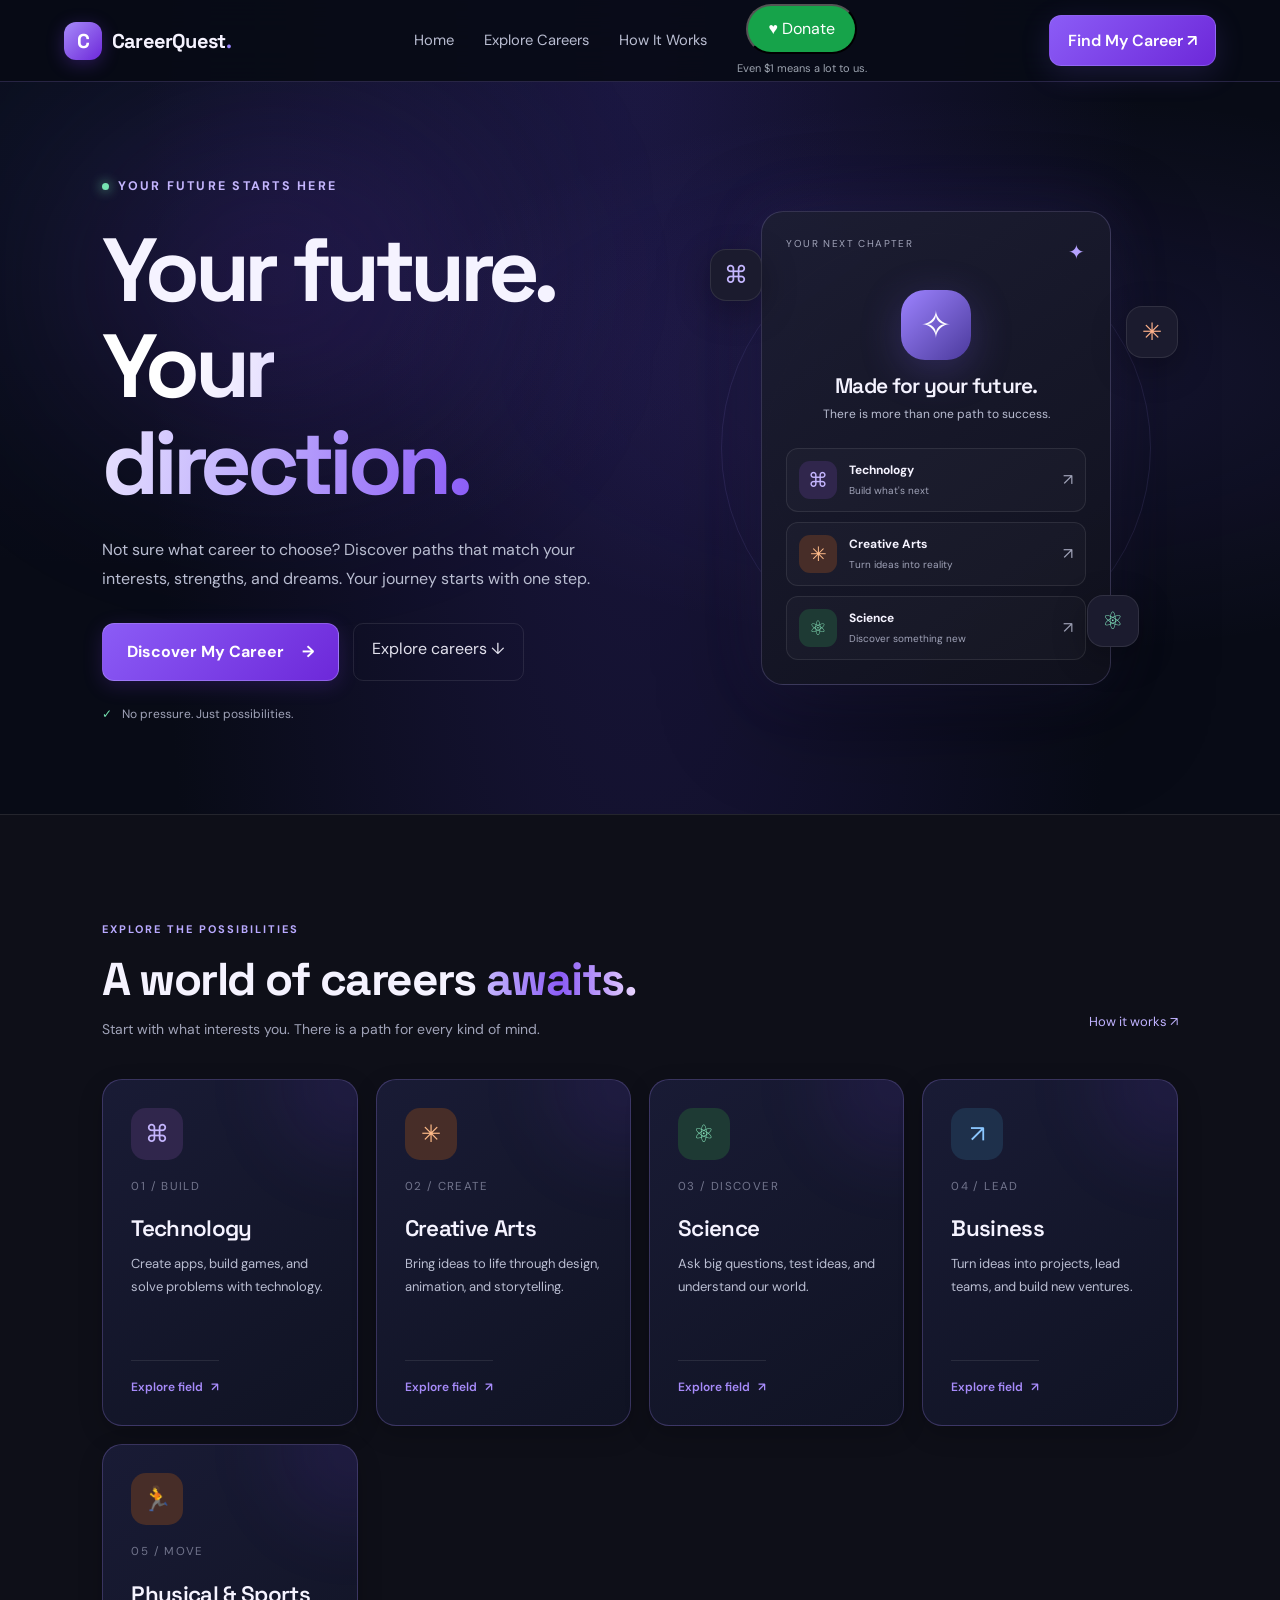
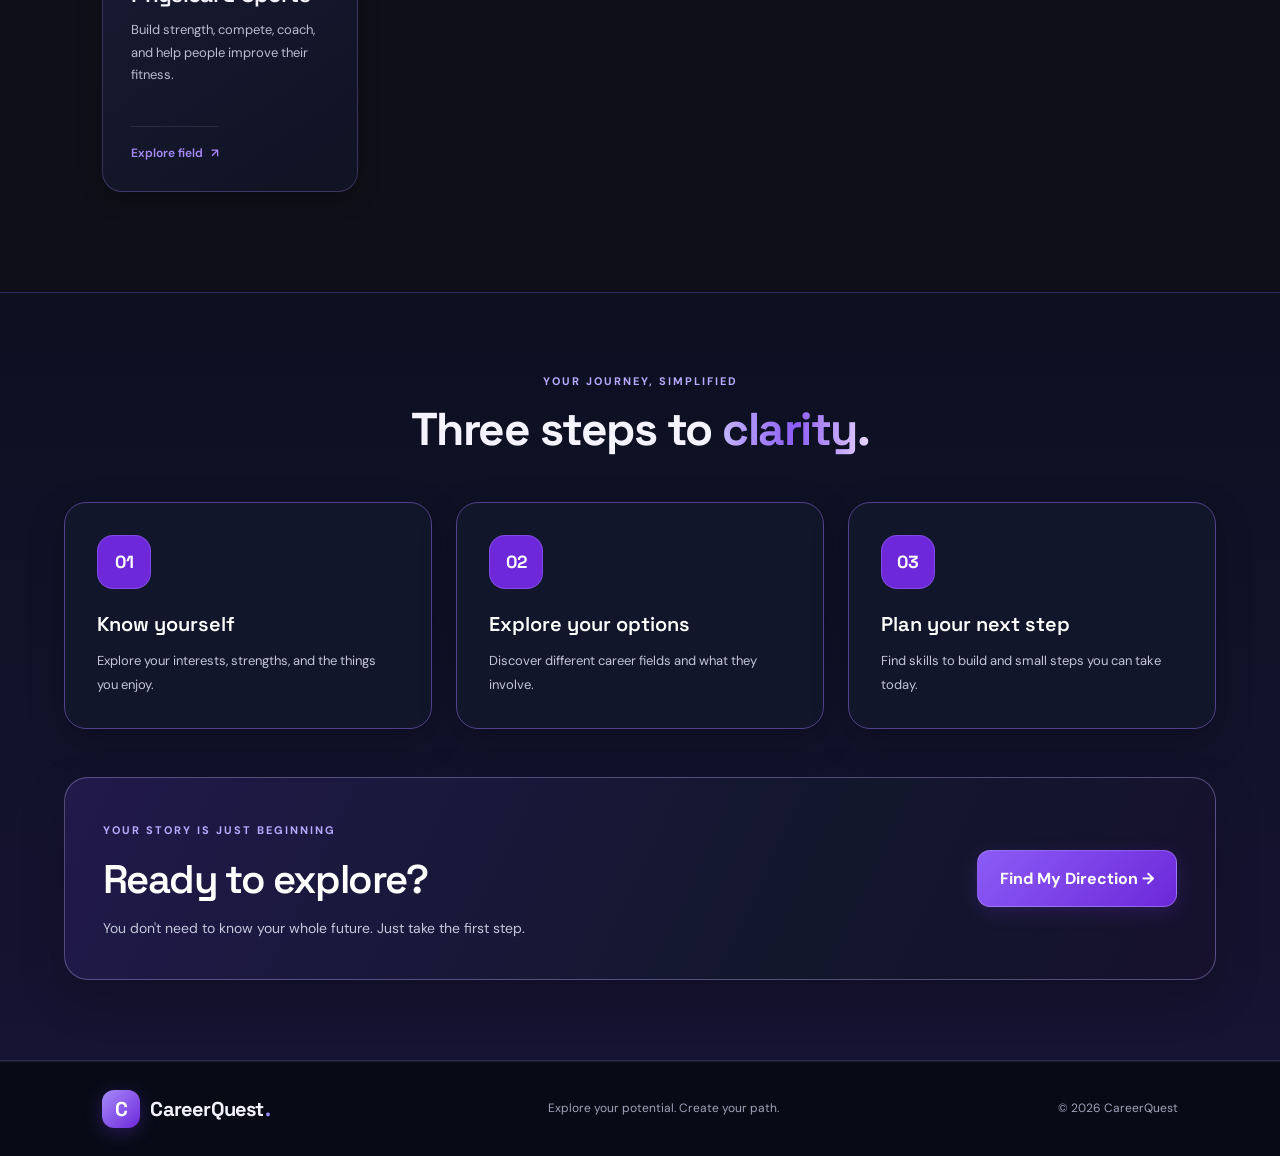
==== commit 97ec9267: "Add files via upload" ====
--- a/index.html
+++ b/index.html
@@ -23,6 +23,14 @@
       <a href="#home">Home</a>
       <a href="#careers">Explore Careers</a>
       <a href="#how-it-works">How It Works</a>
+      
+     <div class="donate-wrapper">
+       <button type="button" class="donate-button" id="donateButton">
+         ♥ Donate
+       </button>
+       <span class="donate-tagline">Even $1 means a lot to us.</span>
+     </div>
+
     </nav>
 
     <button class="nav-button" id="navQuiz">Find My Career ↗</button>
@@ -131,7 +139,7 @@
   <span class="card-number">02 / CREATE</span>
   <h3>Creative Arts</h3>
   <p>Bring ideas to life through design, animation, and storytelling.</p>
-  <a href="careers.html?field=Creative" class="career-link" data-career="Creative Arts">Explore field <span>↗</span></a>
+  <a href="careers.html?fie ld=Creative" class="career-link" data-career="Creative Arts">Explore field <span>↗</span></a>
 </article>
 
 <article class="career-card">
@@ -148,6 +156,14 @@
   <h3>Business</h3>
   <p>Turn ideas into projects, lead teams, and build new ventures.</p>
   <a href="careers.html?field=Business" class="career-link" data-career="Business">Explore field <span>↗</span></a>
+</article>
+
+<article class="career-card">
+  <div class="card-icon orange-bg">🏃</div>
+  <span class="card-number">05 / MOVE</span>
+  <h3>Physical &amp; Sports</h3>
+  <p>Build strength, compete, coach, and help people improve their fitness.</p>
+  <a href="careers.html?field=Physical" class="career-link" data-career="Physical">Explore field <span>↗</span></a>
 </article>
 
       </div>
@@ -200,5 +216,36 @@
   <div class="toast" id="toast" role="status" aria-live="polite"></div>
 
   <script src="script.js"></script>
+
+<div class="donate-modal" id="donateModal" aria-hidden="true">
+  <div class="donate-modal-card" role="dialog"
+       aria-modal="true" aria-labelledby="donateTitle">
+    <button type="button" class="donate-close"
+            id="closeDonate" aria-label="Close">×</button>
+
+    <h2 id="donateTitle">Support CareerQuest ❤️</h2>
+    <p>Scan the QR code with your payment app.</p>
+
+    <img src="images/donate-qr.jpg"
+         alt="CareerQuest donation QR code"
+         class="donate-qr">
+
+    <p class="donate-thanks">Thank you for supporting us!</p>
+  </div>
+</div>
+
+<div class="donate-modal" id="donateModal" aria-hidden="true">
+  <div class="donate-modal-card" role="dialog" aria-modal="true">
+    <button type="button" class="donate-close" id="closeDonate" aria-label="Close">×</button>
+
+    <h2>Support CareerQuest ❤️</h2>
+    <p>Scan the QR code with your payment app.</p>
+
+    <img src="images/donate-qr.jpg" alt="CareerQuest donation QR code" class="donate-qr">
+
+    <p class="donate-thanks">Thank you for supporting us!</p>
+  </div>
+</div>
+
 </body>
 </html>
--- a/style.css
+++ b/style.css
@@ -1593,3 +1593,100 @@
     padding: 12px 15px;
   }
 }
+
+/* Donate button */
+.donate-button {
+  display: inline-flex;
+  align-items: center;
+  justify-content: center;
+  padding: 10px 20px;
+  border-radius: 999px;
+  background: #16a34a;
+  color: white;
+  font-weight: 600;
+  text-decoration: none;
+  transition: 0.2s ease;
+}
+
+.donate-button:hover {
+  background: #15803d;
+  transform: translateY(-2px);
+}
+
+.donate-wrapper {
+  display: inline-flex;
+  flex-direction: column;
+  align-items: center;
+  gap: 6px;
+}
+
+.donate-tagline {
+  font-size: 11px;
+  color: #9ca3af;
+  text-align: center;
+}
+
+.donate-modal {
+  display: none;
+  position: fixed;
+  inset: 0;
+  z-index: 9999;
+  background: rgba(5, 10, 25, 0.78);
+  backdrop-filter: blur(6px);
+  align-items: center;
+  justify-content: center;
+  padding: 20px;
+}
+
+.donate-modal.is-open {
+  display: flex;
+}
+
+.donate-modal-card {
+  position: relative;
+  width: 100%;
+  max-width: 380px;
+  padding: 30px 24px;
+  border-radius: 24px;
+  background: #fff;
+  color: #172033;
+  text-align: center;
+  box-shadow: 0 20px 60px rgba(0, 0, 0, 0.3);
+}
+
+.donate-modal-card h2 {
+  margin-top: 8px;
+}
+
+.donate-modal-card p {
+  line-height: 1.6;
+}
+
+.donate-qr {
+  display: block;
+  width: 100%;
+  max-width: 240px;
+  max-height: 300px;
+  object-fit: contain;
+  margin: 20px auto;
+}
+
+.donate-close {
+  position: absolute;
+  top: 10px;
+  right: 14px;
+  border: 0;
+  background: transparent;
+  color: #172033;
+  font-size: 30px;
+  cursor: pointer;
+}
+
+.donate-thanks {
+  font-weight: 600;
+}
+
+.donate-button {
+  cursor: pointer;
+  font: inherit;
+}
